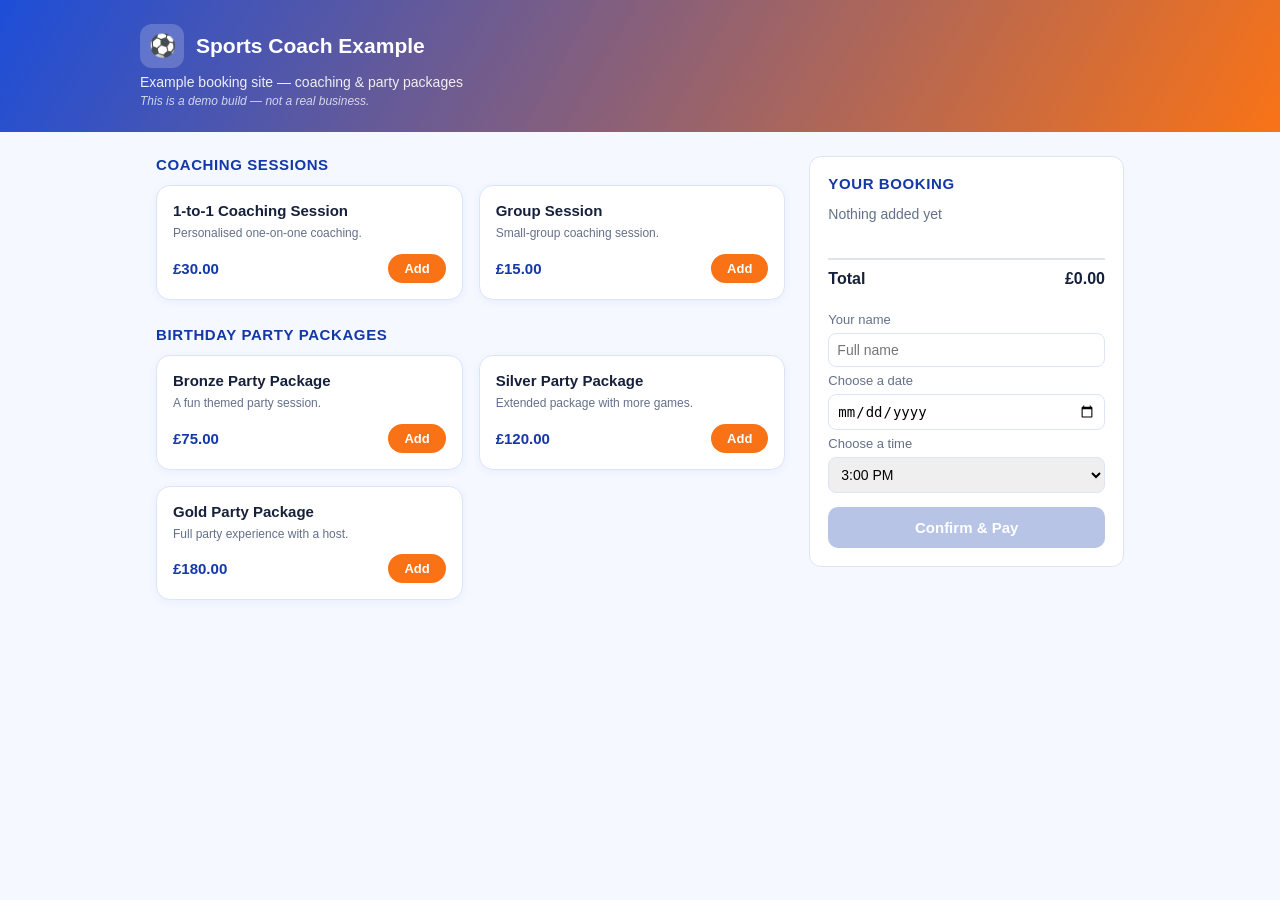
==== index.html @ 6e9b828d "Add files via upload" ====
<!DOCTYPE html>
<html lang="en">
<head>
<meta charset="UTF-8">
<meta name="viewport" content="width=device-width, initial-scale=1.0">
<title>Sports Coach Example | Booking Demo</title>
<link rel="stylesheet" href="styles.css">
</head>
<body>

  <header class="site-header">
    <div class="header-inner">
      <div class="brand">
        <div class="brand-mark">⚽</div>
        <span class="brand-name">Sports Coach Example</span>
      </div>
      <p class="tagline">Example booking site — coaching &amp; party packages</p>
      <p class="hours-line">This is a demo build — not a real business.</p>
    </div>
  </header>

  <main class="page">

    <section class="products-section">
      <h2>Coaching Sessions</h2>
      <div id="list-coaching" class="product-grid"></div>

      <h2 class="section-spacer">Birthday Party Packages</h2>
      <div id="list-parties" class="product-grid"></div>
    </section>

    <aside class="basket-panel">
      <h2>Your Booking</h2>
      <div id="basket-items" class="basket-items">
        <p class="empty-basket">Nothing added yet</p>
      </div>

      <div class="basket-total-row">
        <span>Total</span>
        <span id="basket-total">£0.00</span>
      </div>

      <div class="slot-picker">
        <label for="customer-name">Your name</label>
        <input type="text" id="customer-name" placeholder="Full name">
        <label for="booking-date">Choose a date</label>
        <input type="date" id="booking-date">
        <label for="time-slot">Choose a time</label>
        <select id="time-slot">
          <option>3:00 PM</option>
          <option>4:00 PM</option>
          <option>5:00 PM</option>
          <option>6:00 PM</option>
          <option>7:00 PM</option>
        </select>
      </div>

      <button id="checkout-btn" class="checkout-btn" disabled>Confirm &amp; Pay</button>
    </aside>

  </main>

  <div id="confirmation-overlay" class="overlay hidden">
    <div class="confirmation-box">
      <h3>Booking received!</h3>
      <p>This is an example only — no real booking has been made. This shows how a parent's confirmation would look on a live site, with different diaries for weekday coaching and weekend parties.</p>
      <button id="close-overlay" class="checkout-btn">Close</button>
    </div>
  </div>

  <script src="script.js"></script>
</body>
</html>
---- styles.css ----
:root {
  --brand: #1d4ed8;
  --brand-dark: #1538a8;
  --accent: #f97316;
  --bg: #f5f8ff;
  --card: #ffffff;
  --text: #16203a;
  --muted: #647089;
  --border: #dde5f5;
}

* { box-sizing: border-box; }

body {
  margin: 0;
  font-family: -apple-system, "Segoe UI", Roboto, Helvetica, Arial, sans-serif;
  background: var(--bg);
  color: var(--text);
}

.site-header {
  background: linear-gradient(120deg, var(--brand), var(--accent));
  color: white;
  padding: 24px 20px;
}

.header-inner {
  max-width: 1000px;
  margin: 0 auto;
}

.brand {
  display: flex;
  align-items: center;
  gap: 12px;
}

.brand-mark {
  width: 44px;
  height: 44px;
  border-radius: 12px;
  background: rgba(255,255,255,0.2);
  display: flex;
  align-items: center;
  justify-content: center;
  font-size: 22px;
}

.brand-name {
  font-size: 21px;
  font-weight: 700;
}

.tagline {
  margin: 6px 0 0;
  opacity: 0.9;
  font-size: 14px;
}

.hours-line {
  margin: 4px 0 0;
  opacity: 0.75;
  font-size: 12px;
  font-style: italic;
}

.page {
  max-width: 1000px;
  margin: 0 auto;
  padding: 24px 16px 80px;
  display: grid;
  grid-template-columns: 1fr;
  gap: 24px;
}

@media (min-width: 800px) {
  .page {
    grid-template-columns: 2fr 1fr;
    align-items: flex-start;
  }
}

h2 {
  font-size: 15px;
  text-transform: uppercase;
  letter-spacing: 0.04em;
  color: var(--brand-dark);
  margin: 0 0 12px;
  font-weight: 700;
}

.section-spacer { margin-top: 26px; }

.product-grid {
  display: grid;
  grid-template-columns: repeat(auto-fill, minmax(200px, 1fr));
  gap: 16px;
}

.product-card {
  background: var(--card);
  border: 1px solid var(--border);
  border-radius: 14px;
  padding: 16px;
  display: flex;
  flex-direction: column;
  gap: 6px;
  box-shadow: 0 2px 8px rgba(29, 78, 216, 0.06);
}

.product-name {
  font-weight: 700;
  font-size: 15px;
}

.product-desc {
  font-size: 12px;
  color: var(--muted);
  line-height: 1.4;
  flex-grow: 1;
}

.product-footer {
  display: flex;
  align-items: center;
  justify-content: space-between;
  margin-top: 6px;
}

.product-price {
  font-size: 15px;
  font-weight: 700;
  color: var(--brand-dark);
}

.add-btn {
  background: var(--accent);
  color: white;
  border: none;
  border-radius: 20px;
  padding: 7px 16px;
  font-size: 13px;
  font-weight: 600;
  cursor: pointer;
}

.add-btn:hover { background: #c2570c; }

.basket-panel {
  background: var(--card);
  border: 1px solid var(--border);
  border-radius: 12px;
  padding: 18px;
  position: sticky;
  top: 16px;
  height: fit-content;
}

.basket-items { min-height: 40px; margin-bottom: 12px; }
.empty-basket { color: var(--muted); font-size: 14px; }

.basket-row {
  display: flex;
  justify-content: space-between;
  align-items: center;
  font-size: 14px;
  padding: 6px 0;
  border-bottom: 1px solid var(--border);
}

.basket-row button {
  background: none;
  border: none;
  color: var(--muted);
  cursor: pointer;
  font-size: 13px;
}

.basket-total-row {
  display: flex;
  justify-content: space-between;
  font-weight: 700;
  font-size: 16px;
  padding: 10px 0;
  border-top: 2px solid var(--border);
  margin-top: 6px;
}

.slot-picker {
  margin: 14px 0;
  display: flex;
  flex-direction: column;
  gap: 6px;
}

.slot-picker label { font-size: 13px; color: var(--muted); }

.slot-picker input,
.slot-picker select {
  padding: 8px;
  border-radius: 8px;
  border: 1px solid var(--border);
  font-size: 14px;
}

.checkout-btn {
  width: 100%;
  background: var(--brand);
  color: white;
  border: none;
  border-radius: 10px;
  padding: 12px;
  font-size: 15px;
  font-weight: 600;
  cursor: pointer;
}

.checkout-btn:disabled { background: #b7c4e6; cursor: not-allowed; }
.checkout-btn:not(:disabled):hover { background: var(--brand-dark); }

.overlay {
  position: fixed;
  inset: 0;
  background: rgba(0,0,0,0.5);
  display: flex;
  align-items: center;
  justify-content: center;
  padding: 20px;
}

.overlay.hidden { display: none; }

.confirmation-box {
  background: white;
  border-radius: 14px;
  padding: 24px;
  max-width: 380px;
  text-align: center;
}

.confirmation-box h3 { margin-top: 0; color: var(--brand-dark); }
.confirmation-box p { color: var(--muted); font-size: 14px; line-height: 1.5; }
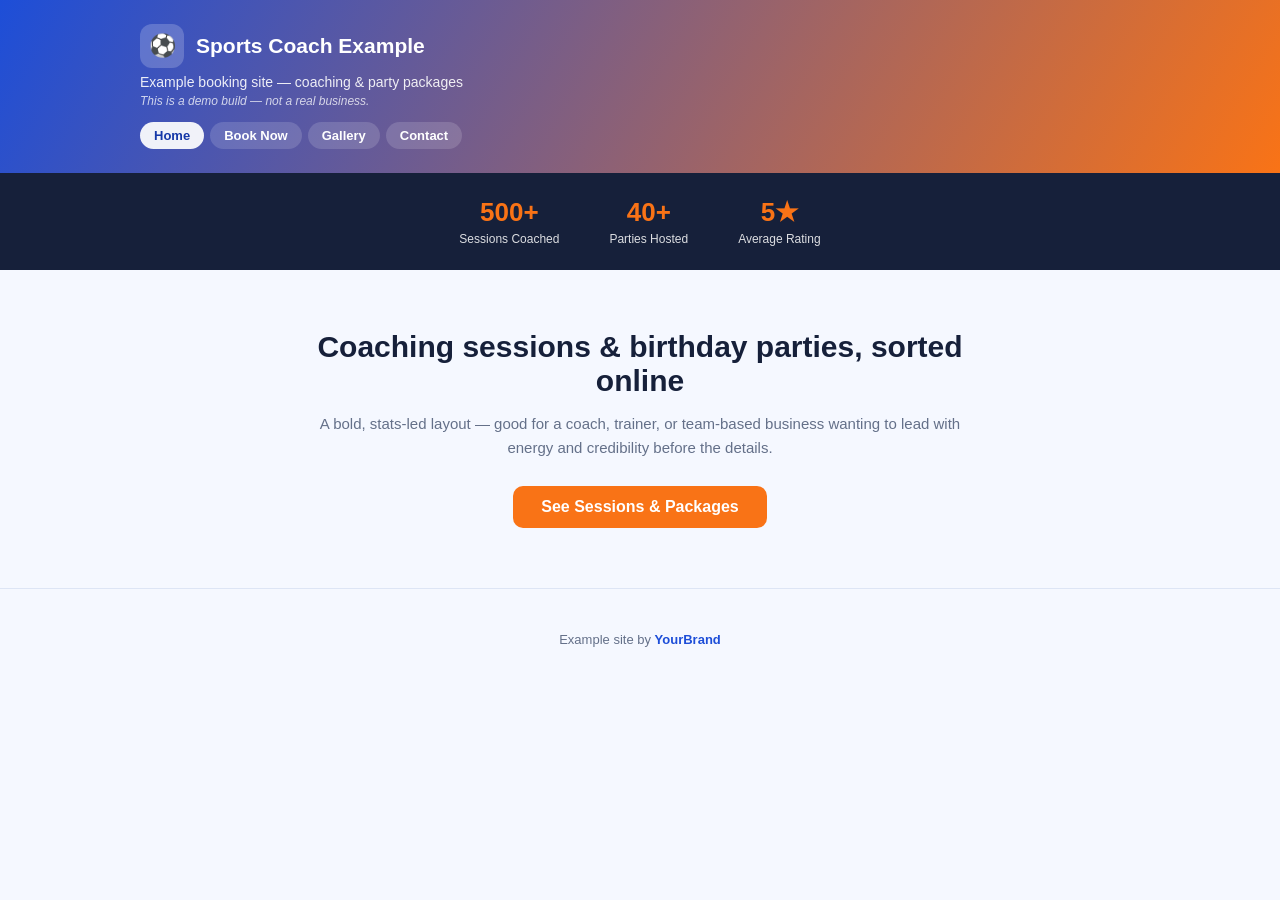
==== commit f14930ad: "Add files via upload" ====
--- a/index.html
+++ b/index.html
@@ -3,7 +3,7 @@
 <head>
 <meta charset="UTF-8">
 <meta name="viewport" content="width=device-width, initial-scale=1.0">
-<title>Sports Coach Example | Booking Demo</title>
+<title>Sports Coach Example | Home</title>
 <link rel="stylesheet" href="styles.css">
 </head>
 <body>
@@ -16,58 +16,30 @@
       </div>
       <p class="tagline">Example booking site — coaching &amp; party packages</p>
       <p class="hours-line">This is a demo build — not a real business.</p>
+      <nav class="site-nav">
+        <a href="index.html" class="active">Home</a>
+        <a href="booking.html">Book Now</a>
+        <a href="gallery.html">Gallery</a>
+        <a href="contact.html">Contact</a>
+      </nav>
     </div>
   </header>
 
-  <main class="page">
+  <div class="stats-bar">
+    <div class="stat-block"><span class="stat-num">500+</span><span class="stat-label">Sessions Coached</span></div>
+    <div class="stat-block"><span class="stat-num">40+</span><span class="stat-label">Parties Hosted</span></div>
+    <div class="stat-block"><span class="stat-num">5★</span><span class="stat-label">Average Rating</span></div>
+  </div>
 
-    <section class="products-section">
-      <h2>Coaching Sessions</h2>
-      <div id="list-coaching" class="product-grid"></div>
-
-      <h2 class="section-spacer">Birthday Party Packages</h2>
-      <div id="list-parties" class="product-grid"></div>
-    </section>
-
-    <aside class="basket-panel">
-      <h2>Your Booking</h2>
-      <div id="basket-items" class="basket-items">
-        <p class="empty-basket">Nothing added yet</p>
-      </div>
-
-      <div class="basket-total-row">
-        <span>Total</span>
-        <span id="basket-total">£0.00</span>
-      </div>
-
-      <div class="slot-picker">
-        <label for="customer-name">Your name</label>
-        <input type="text" id="customer-name" placeholder="Full name">
-        <label for="booking-date">Choose a date</label>
-        <input type="date" id="booking-date">
-        <label for="time-slot">Choose a time</label>
-        <select id="time-slot">
-          <option>3:00 PM</option>
-          <option>4:00 PM</option>
-          <option>5:00 PM</option>
-          <option>6:00 PM</option>
-          <option>7:00 PM</option>
-        </select>
-      </div>
-
-      <button id="checkout-btn" class="checkout-btn" disabled>Confirm &amp; Pay</button>
-    </aside>
-
+  <main class="banner-hero">
+    <h1>Coaching sessions &amp; birthday parties, sorted online</h1>
+    <p>A bold, stats-led layout — good for a coach, trainer, or team-based business wanting to lead with energy and credibility before the details.</p>
+    <a href="booking.html" class="cta-btn">See Sessions &amp; Packages</a>
   </main>
 
-  <div id="confirmation-overlay" class="overlay hidden">
-    <div class="confirmation-box">
-      <h3>Booking received!</h3>
-      <p>This is an example only — no real booking has been made. This shows how a parent's confirmation would look on a live site, with different diaries for weekday coaching and weekend parties.</p>
-      <button id="close-overlay" class="checkout-btn">Close</button>
-    </div>
-  </div>
+  <footer class="site-footer">
+    <p>Example site by <a href="https://yourbrand5241.netlify.app" target="_blank" rel="noopener">YourBrand</a></p>
+  </footer>
 
-  <script src="script.js"></script>
 </body>
 </html>
--- a/styles.css
+++ b/styles.css
@@ -240,3 +240,109 @@
 
 .confirmation-box h3 { margin-top: 0; color: var(--brand-dark); }
 .confirmation-box p { color: var(--muted); font-size: 14px; line-height: 1.5; }
+
+.site-nav {
+  margin-top: 14px;
+  display: flex;
+  gap: 6px;
+  flex-wrap: wrap;
+}
+
+.site-nav a {
+  color: white;
+  text-decoration: none;
+  font-size: 13px;
+  font-weight: 600;
+  padding: 6px 14px;
+  border-radius: 20px;
+  background: rgba(255,255,255,0.15);
+}
+
+.site-nav a.active { background: rgba(255,255,255,0.92); color: var(--brand-dark); }
+
+.stats-bar {
+  background: var(--text);
+  color: white;
+  display: flex;
+  justify-content: center;
+  gap: 50px;
+  padding: 24px 20px;
+  flex-wrap: wrap;
+}
+
+.stat-block { text-align: center; }
+.stat-num { display: block; font-size: 26px; font-weight: 800; color: var(--accent); }
+.stat-label { display: block; font-size: 12px; opacity: 0.85; margin-top: 4px; }
+
+.banner-hero {
+  max-width: 700px;
+  margin: 0 auto;
+  padding: 60px 20px;
+  text-align: center;
+}
+
+.banner-hero h1 { font-size: 30px; margin: 0 0 14px; }
+.banner-hero p { color: var(--muted); font-size: 15px; line-height: 1.6; margin: 0 0 26px; }
+
+.cta-btn {
+  display: inline-block;
+  background: var(--accent);
+  color: white;
+  text-decoration: none;
+  font-weight: 700;
+  padding: 12px 28px;
+  border-radius: 10px;
+}
+
+.cta-btn:hover { background: #c2570c; }
+
+.feed-page {
+  max-width: 500px;
+  margin: 0 auto;
+  padding: 30px 20px 60px;
+  display: flex;
+  flex-direction: column;
+  gap: 16px;
+}
+
+.feed-tile {
+  height: 280px;
+  background: linear-gradient(135deg, #dde8ff, #c2d4ff);
+  border: 1px dashed var(--border);
+  border-radius: 14px;
+  display: flex;
+  align-items: center;
+  justify-content: center;
+  color: var(--muted);
+  font-size: 13px;
+  text-align: center;
+  padding: 10px;
+}
+
+.page-note {
+  text-align: center;
+  color: var(--muted);
+  font-size: 12px;
+  font-style: italic;
+  margin-top: 10px;
+}
+
+.cta-contact {
+  max-width: 500px;
+  margin: 0 auto;
+  padding: 70px 20px;
+  text-align: center;
+}
+
+.cta-contact h1 { font-size: 24px; margin: 0 0 12px; }
+.cta-contact p { color: var(--muted); font-size: 15px; margin: 0 0 22px; }
+
+.site-footer {
+  text-align: center;
+  padding: 30px 20px;
+  color: var(--muted);
+  font-size: 13px;
+  border-top: 1px solid var(--border);
+}
+
+.site-footer a { color: var(--brand); font-weight: 600; text-decoration: none; }
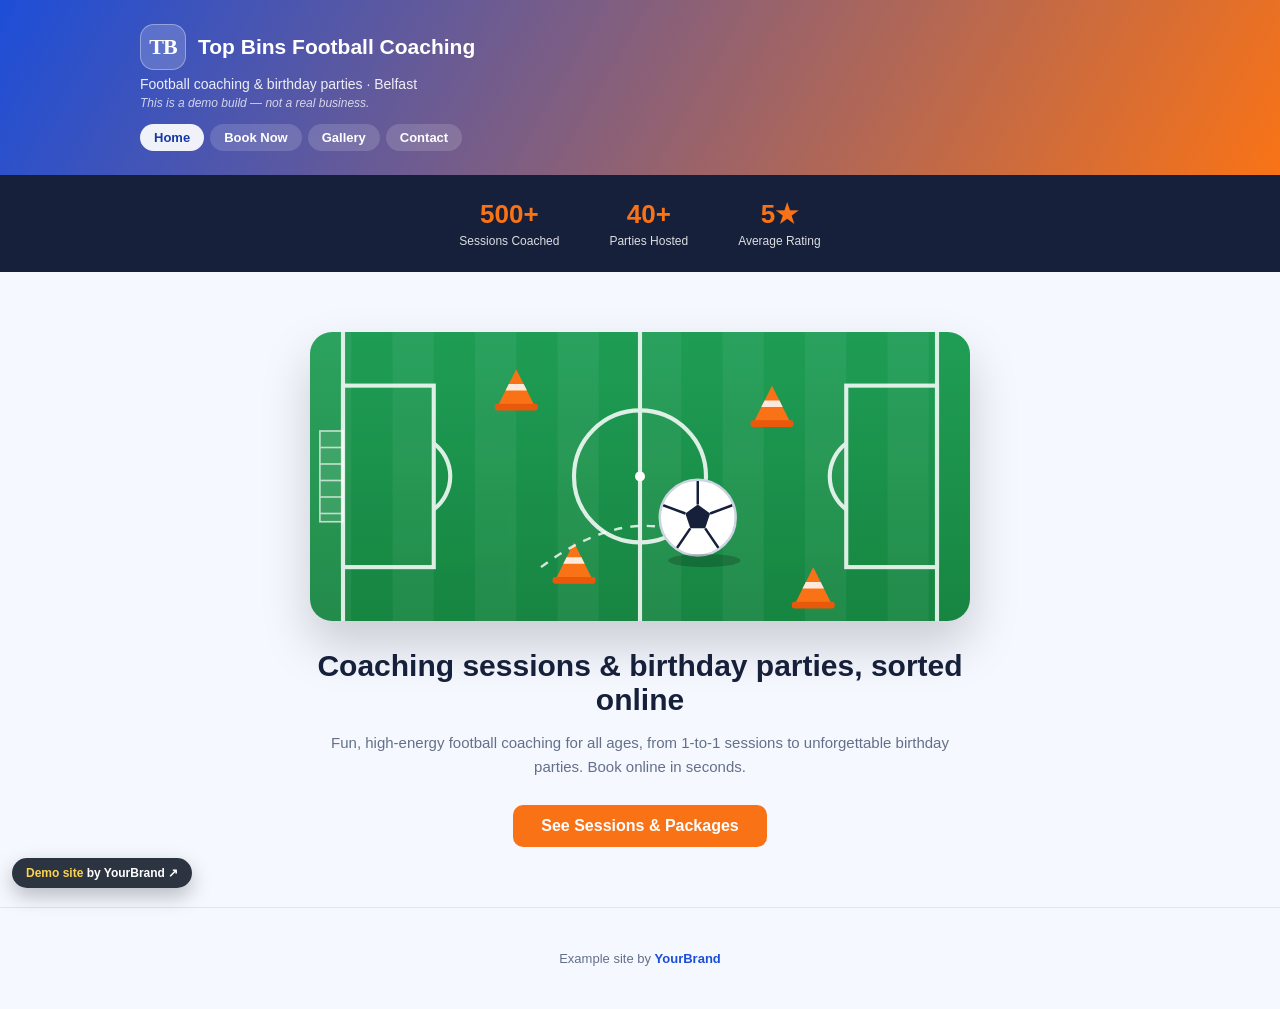
==== commit b85eb903: "Add files via upload" ====
--- a/index.html
+++ b/index.html
@@ -3,18 +3,19 @@
 <head>
 <meta charset="UTF-8">
 <meta name="viewport" content="width=device-width, initial-scale=1.0">
-<title>Sports Coach Example | Home</title>
+<title>Top Bins Football Coaching | Home</title>
 <link rel="stylesheet" href="styles.css">
+<link rel="stylesheet" href="enhance.css">
 </head>
-<body>
+<body data-theme="coach">
 
   <header class="site-header">
     <div class="header-inner">
       <div class="brand">
-        <div class="brand-mark">⚽</div>
-        <span class="brand-name">Sports Coach Example</span>
+        <div class="brand-logo" aria-hidden="true">TB</div>
+        <span class="brand-name">Top Bins Football Coaching</span>
       </div>
-      <p class="tagline">Example booking site — coaching &amp; party packages</p>
+      <p class="tagline">Football coaching &amp; birthday parties · Belfast</p>
       <p class="hours-line">This is a demo build — not a real business.</p>
       <nav class="site-nav">
         <a href="index.html" class="active">Home</a>
@@ -32,8 +33,9 @@
   </div>
 
   <main class="banner-hero">
+    <div class="hero-art wide" data-hero-art></div>
     <h1>Coaching sessions &amp; birthday parties, sorted online</h1>
-    <p>A bold, stats-led layout — good for a coach, trainer, or team-based business wanting to lead with energy and credibility before the details.</p>
+    <p>Fun, high-energy football coaching for all ages, from 1-to-1 sessions to unforgettable birthday parties. Book online in seconds.</p>
     <a href="booking.html" class="cta-btn">See Sessions &amp; Packages</a>
   </main>
 
@@ -41,5 +43,6 @@
     <p>Example site by <a href="https://yourbrand5241.netlify.app" target="_blank" rel="noopener">YourBrand</a></p>
   </footer>
 
+<script src="enhance.js" defer></script>
 </body>
 </html>
--- a/enhance.css
+++ b/enhance.css
@@ -0,0 +1,27 @@
+/* Demo site polish: artwork, product images, logo, demo label */
+.brand-logo { width: 46px; height: 46px; border-radius: 14px; display: flex; align-items: center; justify-content: center; background: rgba(255, 255, 255, .18); border: 1px solid rgba(255, 255, 255, .35); font-weight: 800; font-size: 22px; letter-spacing: -1px; color: #fff; font-family: Georgia, "Times New Roman", serif; }
+
+.hero-art { width: 100%; max-width: 640px; aspect-ratio: 16 / 10; margin: 0 auto 28px; border-radius: 22px; overflow: hidden; box-shadow: 0 24px 50px rgba(0, 0, 0, .18); }
+.hero-art svg { width: 100%; height: 100%; display: block; }
+.hero-art.wide { max-width: 900px; aspect-ratio: 16 / 7; }
+
+.art-tile { position: relative; overflow: hidden; padding: 0 !important; display: block !important; color: #fff !important; }
+.art-tile .art-svg, .art-map svg { position: absolute; inset: 0; width: 100%; height: 100%; display: block; }
+.art-tile:hover .art-svg { transform: scale(1.05); }
+.art-tile .art-svg { transition: transform .6s ease; }
+.art-cap { position: absolute; left: 12px; bottom: 12px; z-index: 2; padding: 6px 12px; border-radius: 20px; background: rgba(0, 0, 0, .55); color: #fff; font-size: 13px; font-weight: 600; backdrop-filter: blur(4px); }
+
+.art-map { position: relative; overflow: hidden; padding: 0 !important; min-height: 240px; }
+.map-card { position: relative; height: 240px; border-radius: 18px; overflow: hidden; margin-top: 22px; border: 1px solid var(--border, #ddd); }
+
+.prod-img { position: relative; height: 120px; margin: -1px -1px 14px; border-radius: 14px; overflow: hidden; }
+.prod-img .art-svg { position: absolute; inset: 0; width: 100%; height: 100%; display: block; transition: transform .5s ease; }
+.product-card:hover .prod-img .art-svg { transform: scale(1.06); }
+.prod-ic { position: absolute; right: 12px; bottom: 10px; width: 50px; height: 50px; border-radius: 14px; background: rgba(255, 255, 255, .92); display: flex; align-items: center; justify-content: center; font-size: 26px; box-shadow: 0 6px 16px rgba(0, 0, 0, .2); }
+
+.demo-ribbon { position: fixed; left: 12px; bottom: 12px; z-index: 999; padding: 8px 14px; border-radius: 30px; background: rgba(17, 24, 39, .88); color: #fff !important; font: 600 12px/1.2 -apple-system, "Segoe UI", Roboto, sans-serif; text-decoration: none; box-shadow: 0 8px 20px rgba(0, 0, 0, .25); }
+.demo-ribbon b { color: #fcd34d; }
+
+.rv { opacity: 0; transform: translateY(18px); transition: opacity .55s ease, transform .55s ease; }
+.rv.in { opacity: 1; transform: none; }
+@media (prefers-reduced-motion: reduce) { .rv { opacity: 1; transform: none; transition: none; } .art-tile .art-svg, .prod-img .art-svg { transition: none; } }
